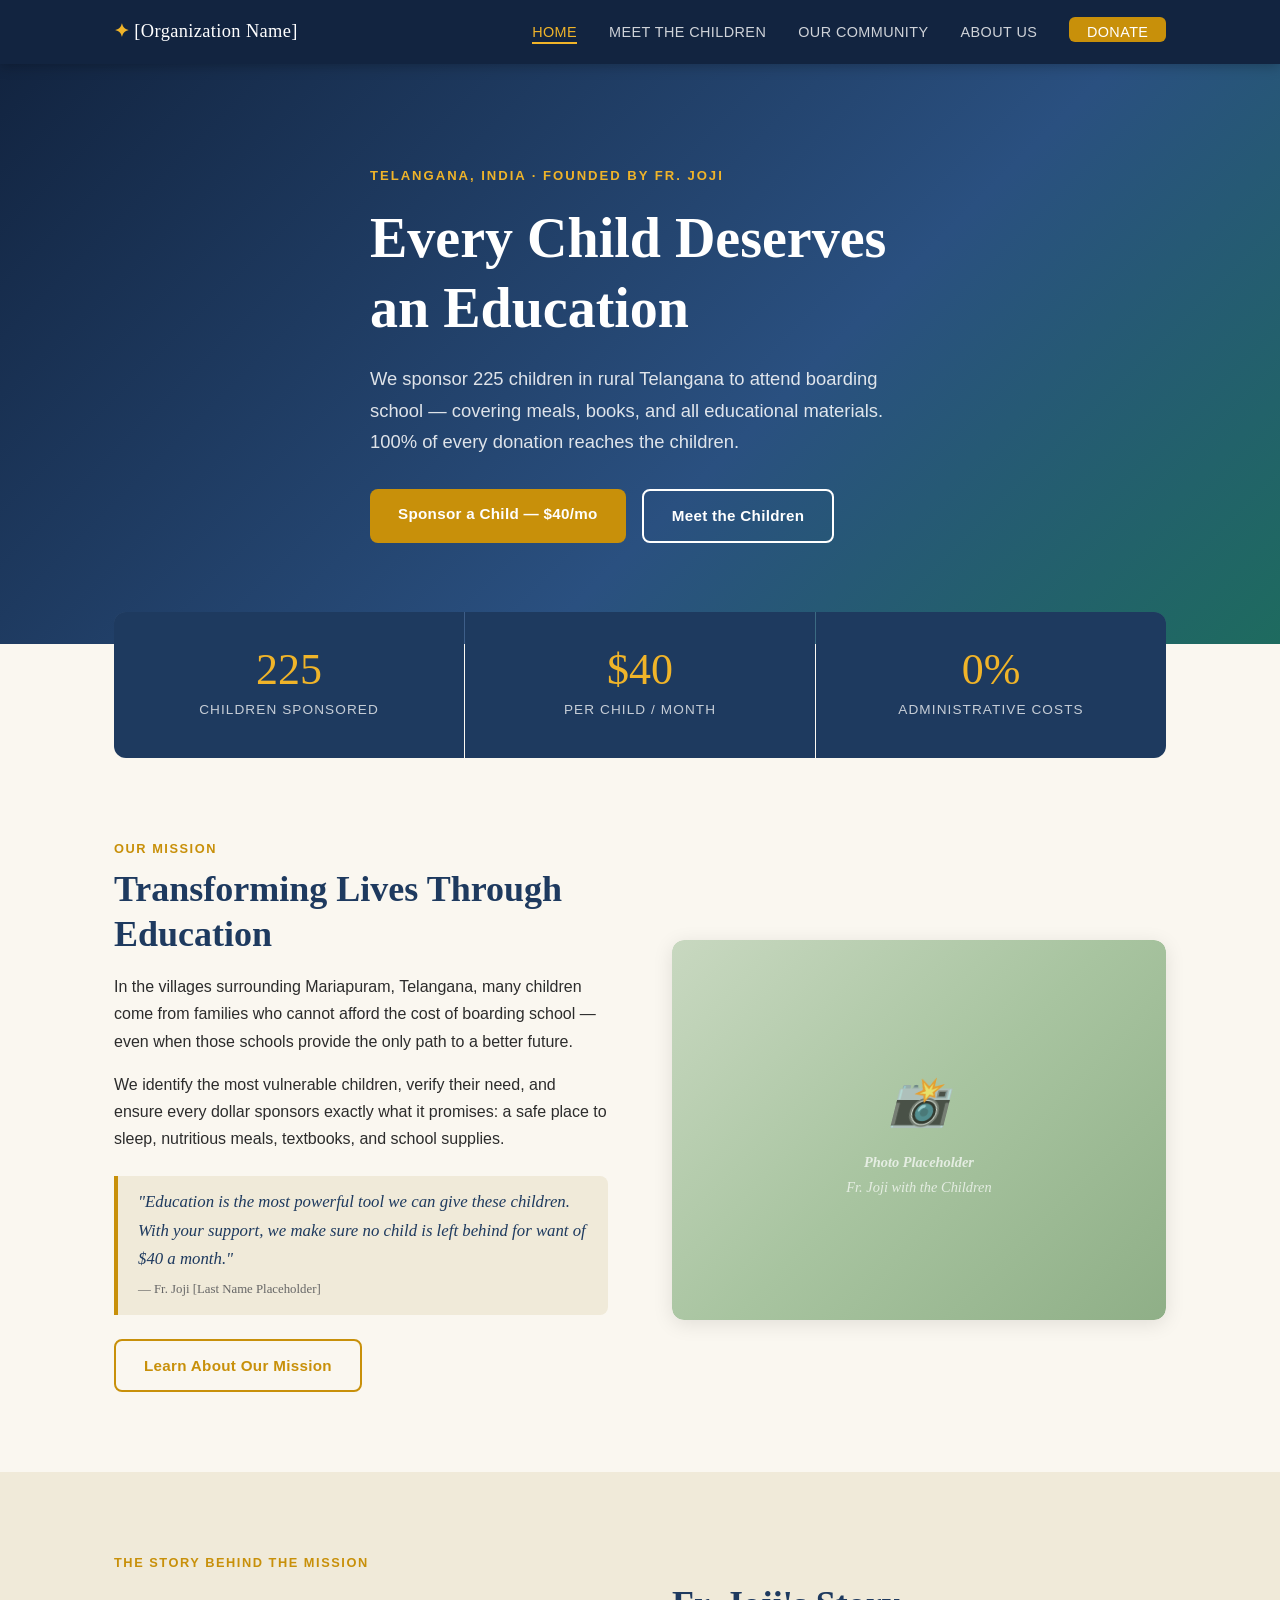
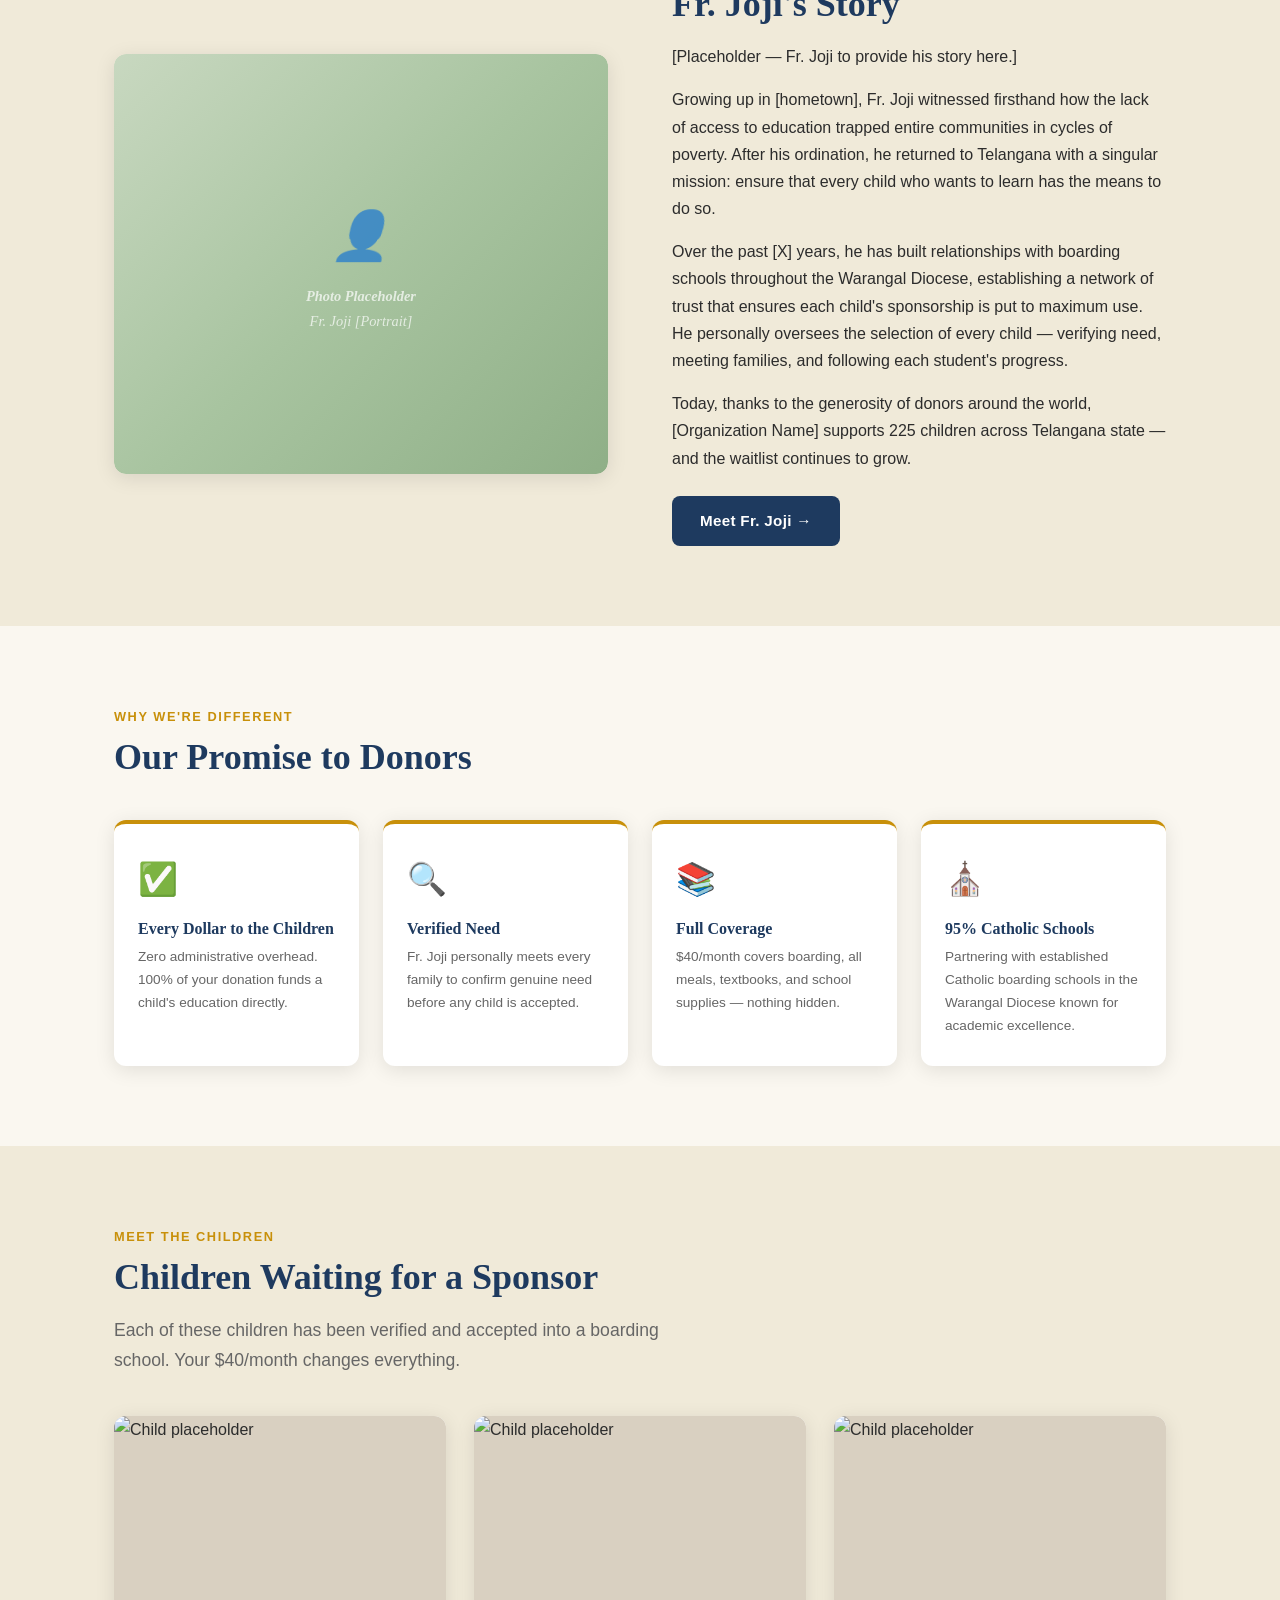
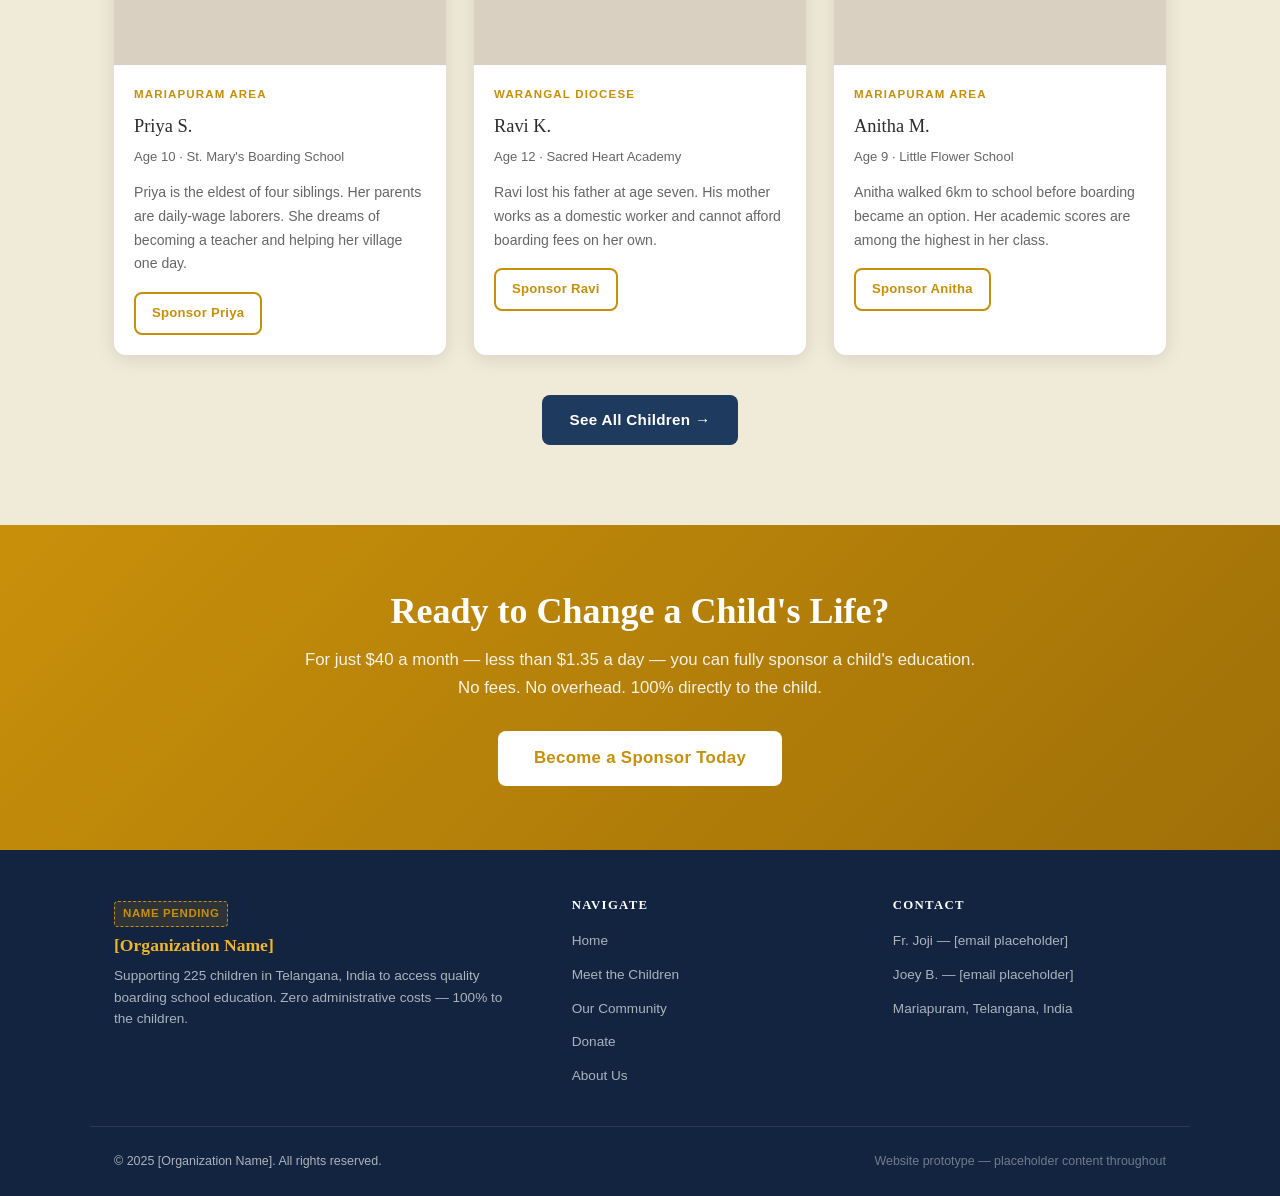
==== index.html @ e916c839 "Initial commit: Fr. Joji charity website prototype" ====
<!DOCTYPE html>
<html lang="en">
<head>
  <meta charset="UTF-8">
  <meta name="viewport" content="width=device-width, initial-scale=1.0">
  <title>[Organization Name] — Giving Every Child a Future</title>
  <link rel="stylesheet" href="css/styles.css">
</head>
<body>

<!-- ══════════════════════════════════════════
     NAVIGATION
══════════════════════════════════════════ -->
<nav>
  <div class="nav-inner">
    <a href="index.html" class="nav-logo">
      ✦ <span>[Organization Name]</span>
    </a>
    <button class="nav-toggle" id="navToggle" aria-label="Toggle menu" aria-expanded="false">
      <span></span><span></span><span></span>
    </button>
    <ul class="nav-links" id="navLinks">
      <li><a href="index.html" class="active">Home</a></li>
      <li><a href="children.html">Meet the Children</a></li>
      <li><a href="community.html">Our Community</a></li>
      <li><a href="about.html">About Us</a></li>
      <li><a href="donate.html" class="nav-donate-btn">Donate</a></li>
    </ul>
  </div>
</nav>

<!-- ══════════════════════════════════════════
     HERO
══════════════════════════════════════════ -->
<section class="hero">
  <div class="hero-bg-overlay"></div>
  <div class="container">
    <div class="hero-content">
      <div class="hero-eyebrow">Telangana, India · Founded by Fr. Joji</div>
      <h1>Every Child Deserves<br>an Education</h1>
      <p>We sponsor 225 children in rural Telangana to attend boarding school — covering meals, books, and all educational materials. 100% of every donation reaches the children.</p>
      <div class="hero-btns">
        <a href="donate.html" class="btn btn-primary">Sponsor a Child — $40/mo</a>
        <a href="children.html" class="btn btn-secondary">Meet the Children</a>
      </div>
    </div>
  </div>
</section>

<!-- ══════════════════════════════════════════
     STATS STRIP
══════════════════════════════════════════ -->
<div class="container" style="margin-top: -2rem; position: relative; z-index: 3;">
  <div class="stats-strip">
    <div class="stat-box">
      <div class="stat-num">225</div>
      <div class="stat-label">Children Sponsored</div>
    </div>
    <div class="stat-box">
      <div class="stat-num">$40</div>
      <div class="stat-label">Per Child / Month</div>
    </div>
    <div class="stat-box">
      <div class="stat-num">0%</div>
      <div class="stat-label">Administrative Costs</div>
    </div>
  </div>
</div>

<!-- ══════════════════════════════════════════
     MISSION
══════════════════════════════════════════ -->
<section class="section">
  <div class="container">
    <p class="section-label">Our Mission</p>
    <div class="two-col">
      <div>
        <h2 class="section-title">Transforming Lives Through Education</h2>
        <p>In the villages surrounding Mariapuram, Telangana, many children come from families who cannot afford the cost of boarding school — even when those schools provide the only path to a better future.</p>
        <p>We identify the most vulnerable children, verify their need, and ensure every dollar sponsors exactly what it promises: a safe place to sleep, nutritious meals, textbooks, and school supplies.</p>
        <blockquote class="pullquote">
          "Education is the most powerful tool we can give these children. With your support, we make sure no child is left behind for want of $40 a month."
          <br><cite style="font-size:0.8rem; color: var(--text-light); font-style:normal;">— Fr. Joji [Last Name Placeholder]</cite>
        </blockquote>
        <a href="community.html" class="btn btn-outline">Learn About Our Mission</a>
      </div>
      <div class="story-img">
        <div class="photo-placeholder" style="min-height: 380px;">
          <div>
            <div style="font-size: 3rem; margin-bottom: 0.5rem;">📸</div>
            <div><strong>Photo Placeholder</strong></div>
            <div>Fr. Joji with the Children</div>
          </div>
        </div>
      </div>
    </div>
  </div>
</section>

<!-- ══════════════════════════════════════════
     FR. JOJI'S STORY
══════════════════════════════════════════ -->
<section class="section section-alt" id="story">
  <div class="container">
    <p class="section-label">The Story Behind the Mission</p>
    <div class="two-col reverse">
      <div>
        <h2 class="section-title">Fr. Joji's Story</h2>
        <p>[Placeholder — Fr. Joji to provide his story here.]</p>
        <p>Growing up in [hometown], Fr. Joji witnessed firsthand how the lack of access to education trapped entire communities in cycles of poverty. After his ordination, he returned to Telangana with a singular mission: ensure that every child who wants to learn has the means to do so.</p>
        <p>Over the past [X] years, he has built relationships with boarding schools throughout the Warangal Diocese, establishing a network of trust that ensures each child's sponsorship is put to maximum use. He personally oversees the selection of every child — verifying need, meeting families, and following each student's progress.</p>
        <p>Today, thanks to the generosity of donors around the world, [Organization Name] supports 225 children across Telangana state — and the waitlist continues to grow.</p>
        <a href="about.html" class="btn btn-navy" style="margin-top: 0.5rem;">Meet Fr. Joji →</a>
      </div>
      <div class="story-img">
        <div class="photo-placeholder" style="min-height: 420px;">
          <div>
            <div style="font-size: 3rem; margin-bottom: 0.5rem;">👤</div>
            <div><strong>Photo Placeholder</strong></div>
            <div>Fr. Joji [Portrait]</div>
          </div>
        </div>
      </div>
    </div>
  </div>
</section>

<!-- ══════════════════════════════════════════
     MISSION PILLARS
══════════════════════════════════════════ -->
<section class="section">
  <div class="container">
    <p class="section-label">Why We're Different</p>
    <h2 class="section-title">Our Promise to Donors</h2>
    <div class="mission-cards">
      <div class="mission-card">
        <div class="mission-icon">✅</div>
        <h3>Every Dollar to the Children</h3>
        <p>Zero administrative overhead. 100% of your donation funds a child's education directly.</p>
      </div>
      <div class="mission-card">
        <div class="mission-icon">🔍</div>
        <h3>Verified Need</h3>
        <p>Fr. Joji personally meets every family to confirm genuine need before any child is accepted.</p>
      </div>
      <div class="mission-card">
        <div class="mission-icon">📚</div>
        <h3>Full Coverage</h3>
        <p>$40/month covers boarding, all meals, textbooks, and school supplies — nothing hidden.</p>
      </div>
      <div class="mission-card">
        <div class="mission-icon">⛪</div>
        <h3>95% Catholic Schools</h3>
        <p>Partnering with established Catholic boarding schools in the Warangal Diocese known for academic excellence.</p>
      </div>
    </div>
  </div>
</section>

<!-- ══════════════════════════════════════════
     CHILDREN PREVIEW
══════════════════════════════════════════ -->
<section class="section section-alt">
  <div class="container">
    <p class="section-label">Meet the Children</p>
    <h2 class="section-title">Children Waiting for a Sponsor</h2>
    <p class="section-subtitle">Each of these children has been verified and accepted into a boarding school. Your $40/month changes everything.</p>
    <div class="card-grid" style="margin-bottom: 2.5rem;">

      <div class="card">
        <img class="card-img" src="https://placehold.co/400x300/C8D8C0/2D6A4F?text=Child+Photo" alt="Child placeholder">
        <div class="card-body">
          <div class="card-tag">Mariapuram Area</div>
          <div class="card-name">Priya S.</div>
          <div class="card-meta">Age 10 · St. Mary's Boarding School</div>
          <p class="card-bio">Priya is the eldest of four siblings. Her parents are daily-wage laborers. She dreams of becoming a teacher and helping her village one day.</p>
          <a href="donate.html" class="btn btn-outline" style="font-size:0.82rem; padding: 0.5rem 1rem;">Sponsor Priya</a>
        </div>
      </div>

      <div class="card">
        <img class="card-img" src="https://placehold.co/400x300/C8D0D8/1E3A5F?text=Child+Photo" alt="Child placeholder">
        <div class="card-body">
          <div class="card-tag">Warangal Diocese</div>
          <div class="card-name">Ravi K.</div>
          <div class="card-meta">Age 12 · Sacred Heart Academy</div>
          <p class="card-bio">Ravi lost his father at age seven. His mother works as a domestic worker and cannot afford boarding fees on her own.</p>
          <a href="donate.html" class="btn btn-outline" style="font-size:0.82rem; padding: 0.5rem 1rem;">Sponsor Ravi</a>
        </div>
      </div>

      <div class="card">
        <img class="card-img" src="https://placehold.co/400x300/D8C8C0/5F3A1E?text=Child+Photo" alt="Child placeholder">
        <div class="card-body">
          <div class="card-tag">Mariapuram Area</div>
          <div class="card-name">Anitha M.</div>
          <div class="card-meta">Age 9 · Little Flower School</div>
          <p class="card-bio">Anitha walked 6km to school before boarding became an option. Her academic scores are among the highest in her class.</p>
          <a href="donate.html" class="btn btn-outline" style="font-size:0.82rem; padding: 0.5rem 1rem;">Sponsor Anitha</a>
        </div>
      </div>

    </div>
    <div style="text-align:center;">
      <a href="children.html" class="btn btn-navy">See All Children →</a>
    </div>
  </div>
</section>

<!-- ══════════════════════════════════════════
     CTA BANNER
══════════════════════════════════════════ -->
<section class="cta-banner">
  <div class="container">
    <h2>Ready to Change a Child's Life?</h2>
    <p>For just $40 a month — less than $1.35 a day — you can fully sponsor a child's education.<br>No fees. No overhead. 100% directly to the child.</p>
    <a href="donate.html" class="btn" style="background:var(--white); color:var(--gold); font-weight:700; font-size:1.05rem; padding: 0.85rem 2.25rem;">Become a Sponsor Today</a>
  </div>
</section>

<!-- ══════════════════════════════════════════
     FOOTER
══════════════════════════════════════════ -->
<footer>
  <div class="footer-inner">
    <div class="footer-brand">
      <div class="placeholder-notice">Name Pending</div>
      <h3>[Organization Name]</h3>
      <p>Supporting 225 children in Telangana, India to access quality boarding school education. Zero administrative costs — 100% to the children.</p>
    </div>
    <div class="footer-col">
      <h4>Navigate</h4>
      <ul>
        <li><a href="index.html">Home</a></li>
        <li><a href="children.html">Meet the Children</a></li>
        <li><a href="community.html">Our Community</a></li>
        <li><a href="donate.html">Donate</a></li>
        <li><a href="about.html">About Us</a></li>
      </ul>
    </div>
    <div class="footer-col">
      <h4>Contact</h4>
      <ul>
        <li><a href="#">Fr. Joji — [email placeholder]</a></li>
        <li><a href="#">Joey B. — [email placeholder]</a></li>
        <li><a href="#">Mariapuram, Telangana, India</a></li>
      </ul>
    </div>
  </div>
  <div class="footer-bottom">
    <span>© 2025 [Organization Name]. All rights reserved.</span>
    <span style="color: rgba(255,255,255,0.4);">Website prototype — placeholder content throughout</span>
  </div>
</footer>

<script src="js/main.js"></script>
</body>
</html>
---- css/styles.css ----
/* ============================================
   Fr. Joji Charity — Shared Styles
   ============================================ */

:root {
  --gold:   #C8900A;
  --gold-light: #F0B429;
  --navy:   #1E3A5F;
  --navy-dark: #122440;
  --green:  #2D6A4F;
  --cream:  #FAF7F0;
  --cream-dark: #F0EAD9;
  --text:   #2C2C2C;
  --text-light: #666;
  --white:  #FFFFFF;
  --shadow: 0 4px 20px rgba(0,0,0,0.10);
  --radius: 12px;
  --font-serif: Georgia, 'Times New Roman', serif;
  --font-sans: -apple-system, BlinkMacSystemFont, 'Segoe UI', Roboto, sans-serif;
}

/* Reset */
*, *::before, *::after { box-sizing: border-box; margin: 0; padding: 0; }
html { scroll-behavior: smooth; }
body {
  font-family: var(--font-sans);
  background: var(--cream);
  color: var(--text);
  line-height: 1.7;
}
img { max-width: 100%; display: block; }
a { color: inherit; text-decoration: none; }
button { cursor: pointer; }

/* ── Typography ── */
h1, h2, h3, h4 {
  font-family: var(--font-serif);
  line-height: 1.25;
  color: var(--navy);
}
h1 { font-size: clamp(2rem, 5vw, 3.5rem); }
h2 { font-size: clamp(1.5rem, 3vw, 2.25rem); }
h3 { font-size: 1.25rem; }
p  { margin-bottom: 1rem; }

/* ── Navigation ── */
nav {
  position: sticky;
  top: 0;
  z-index: 100;
  background: var(--navy-dark);
  box-shadow: 0 2px 12px rgba(0,0,0,0.25);
}
.nav-inner {
  max-width: 1100px;
  margin: 0 auto;
  padding: 0 1.5rem;
  display: flex;
  align-items: center;
  justify-content: space-between;
  height: 64px;
}
.nav-logo {
  font-family: var(--font-serif);
  font-size: 1.15rem;
  color: var(--gold-light);
  font-weight: bold;
  letter-spacing: 0.02em;
}
.nav-logo span { color: var(--white); font-weight: normal; }
.nav-links {
  display: flex;
  gap: 2rem;
  list-style: none;
}
.nav-links a {
  color: rgba(255,255,255,0.8);
  font-size: 0.9rem;
  font-weight: 500;
  letter-spacing: 0.03em;
  text-transform: uppercase;
  transition: color 0.2s;
  padding-bottom: 2px;
  border-bottom: 2px solid transparent;
}
.nav-links a:hover,
.nav-links a.active {
  color: var(--gold-light);
  border-bottom-color: var(--gold-light);
}
.nav-donate-btn {
  background: var(--gold);
  color: var(--white) !important;
  padding: 0.45rem 1.1rem;
  border-radius: 6px;
  border-bottom: none !important;
  transition: background 0.2s !important;
}
.nav-donate-btn:hover { background: var(--gold-light) !important; color: var(--navy) !important; }

/* Hamburger */
.nav-toggle {
  display: none;
  flex-direction: column;
  gap: 5px;
  background: none;
  border: none;
  padding: 6px;
}
.nav-toggle span {
  display: block;
  width: 24px;
  height: 2px;
  background: var(--white);
  border-radius: 2px;
  transition: transform 0.25s, opacity 0.25s;
}
.nav-toggle.open span:nth-child(1) { transform: rotate(45deg) translate(5px, 5px); }
.nav-toggle.open span:nth-child(2) { opacity: 0; }
.nav-toggle.open span:nth-child(3) { transform: rotate(-45deg) translate(5px, -5px); }

/* ── Layout containers ── */
.container {
  max-width: 1100px;
  margin: 0 auto;
  padding: 0 1.5rem;
}
.section {
  padding: 5rem 0;
}
.section-alt {
  background: var(--cream-dark);
}
.section-dark {
  background: var(--navy);
  color: var(--white);
}
.section-dark h2, .section-dark h3 { color: var(--white); }

.section-label {
  font-size: 0.8rem;
  font-weight: 700;
  letter-spacing: 0.12em;
  text-transform: uppercase;
  color: var(--gold);
  margin-bottom: 0.5rem;
}
.section-title {
  margin-bottom: 1rem;
}
.section-subtitle {
  font-size: 1.1rem;
  color: var(--text-light);
  max-width: 600px;
  margin-bottom: 2.5rem;
}
.section-dark .section-subtitle { color: rgba(255,255,255,0.7); }

/* ── Buttons ── */
.btn {
  display: inline-block;
  padding: 0.75rem 1.75rem;
  border-radius: 8px;
  font-weight: 600;
  font-size: 0.95rem;
  letter-spacing: 0.02em;
  transition: all 0.2s;
  border: none;
}
.btn-primary {
  background: var(--gold);
  color: var(--white);
}
.btn-primary:hover { background: var(--gold-light); color: var(--navy); transform: translateY(-1px); box-shadow: 0 4px 12px rgba(200,144,10,0.35); }
.btn-secondary {
  background: transparent;
  color: var(--white);
  border: 2px solid var(--white);
}
.btn-secondary:hover { background: var(--white); color: var(--navy); }
.btn-outline {
  background: transparent;
  color: var(--gold);
  border: 2px solid var(--gold);
}
.btn-outline:hover { background: var(--gold); color: var(--white); }
.btn-navy {
  background: var(--navy);
  color: var(--white);
}
.btn-navy:hover { background: var(--navy-dark); }

/* ── Stat boxes ── */
.stats-strip {
  display: grid;
  grid-template-columns: repeat(3, 1fr);
  gap: 1px;
  background: rgba(255,255,255,0.1);
  border-radius: var(--radius);
  overflow: hidden;
}
.stat-box {
  background: var(--navy);
  padding: 2.25rem 1.5rem;
  text-align: center;
}
.stat-num {
  font-family: var(--font-serif);
  font-size: 2.75rem;
  color: var(--gold-light);
  line-height: 1;
  margin-bottom: 0.4rem;
}
.stat-label {
  font-size: 0.85rem;
  color: rgba(255,255,255,0.75);
  text-transform: uppercase;
  letter-spacing: 0.08em;
}

/* ── Cards ── */
.card-grid {
  display: grid;
  grid-template-columns: repeat(3, 1fr);
  gap: 1.75rem;
}
.card {
  background: var(--white);
  border-radius: var(--radius);
  overflow: hidden;
  box-shadow: var(--shadow);
  transition: transform 0.2s, box-shadow 0.2s;
}
.card:hover { transform: translateY(-4px); box-shadow: 0 8px 32px rgba(0,0,0,0.14); }
.card-img {
  width: 100%;
  aspect-ratio: 4/3;
  object-fit: cover;
  background: #D9D0C1;
}
.card-body { padding: 1.25rem; }
.card-tag {
  font-size: 0.72rem;
  font-weight: 700;
  letter-spacing: 0.1em;
  text-transform: uppercase;
  color: var(--gold);
  margin-bottom: 0.4rem;
}
.card-name { font-family: var(--font-serif); font-size: 1.15rem; margin-bottom: 0.25rem; }
.card-meta { font-size: 0.82rem; color: var(--text-light); margin-bottom: 0.75rem; }
.card-bio { font-size: 0.88rem; color: var(--text-light); margin-bottom: 1rem; }

/* ── Two-column layout ── */
.two-col {
  display: grid;
  grid-template-columns: 1fr 1fr;
  gap: 4rem;
  align-items: center;
}
.two-col.reverse { direction: rtl; }
.two-col.reverse > * { direction: ltr; }

/* ── Mission cards ── */
.mission-cards {
  display: grid;
  grid-template-columns: repeat(auto-fit, minmax(200px, 1fr));
  gap: 1.5rem;
  margin-top: 2.5rem;
}
.mission-card {
  background: var(--white);
  border-radius: var(--radius);
  padding: 1.75rem 1.5rem;
  box-shadow: var(--shadow);
  border-top: 4px solid var(--gold);
}
.mission-icon {
  font-size: 2rem;
  margin-bottom: 0.75rem;
}
.mission-card h3 { font-size: 1rem; margin-bottom: 0.4rem; color: var(--navy); }
.mission-card p  { font-size: 0.85rem; color: var(--text-light); margin: 0; }

/* ── Photo placeholder ── */
.photo-placeholder {
  background: linear-gradient(135deg, #C8D8C0 0%, #A8C4A0 50%, #8FAF87 100%);
  border-radius: var(--radius);
  display: flex;
  align-items: center;
  justify-content: center;
  color: rgba(255,255,255,0.7);
  font-family: var(--font-serif);
  font-style: italic;
  font-size: 0.9rem;
  text-align: center;
  padding: 2rem;
}

/* ── Hero ── */
.hero {
  position: relative;
  min-height: 580px;
  display: flex;
  align-items: center;
  background: linear-gradient(135deg, var(--navy-dark) 0%, #2A5080 60%, #1E6B5F 100%);
  overflow: hidden;
}
.hero-bg-overlay {
  position: absolute; inset: 0;
  background: url('https://placehold.co/1400x600/1E3A5F/1E3A5F') center/cover no-repeat;
  opacity: 0.15;
}
.hero-content {
  position: relative;
  z-index: 2;
  max-width: 680px;
}
.hero-eyebrow {
  font-size: 0.82rem;
  font-weight: 700;
  letter-spacing: 0.15em;
  text-transform: uppercase;
  color: var(--gold-light);
  margin-bottom: 1rem;
}
.hero h1 { color: var(--white); margin-bottom: 1.25rem; }
.hero p { color: rgba(255,255,255,0.85); font-size: 1.15rem; margin-bottom: 2rem; max-width: 540px; }
.hero-btns { display: flex; gap: 1rem; flex-wrap: wrap; }

/* ── Story section ── */
.story-img {
  border-radius: var(--radius);
  overflow: hidden;
  box-shadow: var(--shadow);
}
.pullquote {
  border-left: 4px solid var(--gold);
  padding: 0.75rem 1.25rem;
  margin: 1.5rem 0;
  background: var(--cream-dark);
  border-radius: 0 8px 8px 0;
  font-family: var(--font-serif);
  font-style: italic;
  font-size: 1.05rem;
  color: var(--navy);
}

/* ── CTA Banner ── */
.cta-banner {
  background: linear-gradient(135deg, var(--gold) 0%, #A07008 100%);
  padding: 4rem 0;
  text-align: center;
}
.cta-banner h2 { color: var(--white); margin-bottom: 0.75rem; }
.cta-banner p  { color: rgba(255,255,255,0.9); margin-bottom: 1.75rem; font-size: 1.05rem; }

/* ── Community map ── */
.map-container {
  background: var(--white);
  border-radius: var(--radius);
  box-shadow: var(--shadow);
  padding: 2rem;
  text-align: center;
}
.map-legend {
  display: flex;
  justify-content: center;
  gap: 2rem;
  margin-top: 1.25rem;
  flex-wrap: wrap;
}
.legend-item {
  display: flex;
  align-items: center;
  gap: 0.5rem;
  font-size: 0.85rem;
  color: var(--text-light);
}
.legend-dot {
  width: 16px; height: 16px;
  border-radius: 50%;
  flex-shrink: 0;
}

/* ── Donation form ── */
.donate-layout {
  display: grid;
  grid-template-columns: 1fr 380px;
  gap: 3rem;
  align-items: start;
}
.donate-card {
  background: var(--white);
  border-radius: var(--radius);
  box-shadow: var(--shadow);
  padding: 2.5rem;
}
.amount-grid {
  display: grid;
  grid-template-columns: repeat(4, 1fr);
  gap: 0.75rem;
  margin-bottom: 1.5rem;
}
.amount-btn {
  border: 2px solid var(--cream-dark);
  background: var(--white);
  border-radius: 8px;
  padding: 0.75rem 0.5rem;
  text-align: center;
  cursor: pointer;
  transition: all 0.15s;
  font-family: var(--font-serif);
}
.amount-btn strong { display: block; font-size: 1.2rem; color: var(--navy); }
.amount-btn small  { font-size: 0.72rem; color: var(--text-light); }
.amount-btn.selected, .amount-btn:hover {
  border-color: var(--gold);
  background: #FFF8EC;
}
.amount-btn.selected strong { color: var(--gold); }

.toggle-row {
  display: flex;
  background: var(--cream-dark);
  border-radius: 8px;
  padding: 4px;
  margin-bottom: 1.5rem;
}
.toggle-btn {
  flex: 1;
  border: none;
  background: transparent;
  border-radius: 6px;
  padding: 0.55rem;
  font-size: 0.88rem;
  font-weight: 600;
  color: var(--text-light);
  transition: all 0.15s;
}
.toggle-btn.active { background: var(--white); color: var(--navy); box-shadow: 0 1px 4px rgba(0,0,0,0.12); }

.form-group { margin-bottom: 1.25rem; }
.form-label { display: block; font-size: 0.82rem; font-weight: 600; color: var(--navy); margin-bottom: 0.4rem; }
.form-input {
  width: 100%;
  border: 1.5px solid var(--cream-dark);
  border-radius: 8px;
  padding: 0.65rem 1rem;
  font-size: 0.95rem;
  font-family: var(--font-sans);
  background: var(--white);
  transition: border-color 0.15s;
  outline: none;
}
.form-input:focus { border-color: var(--gold); }
.card-row { display: grid; grid-template-columns: 1fr 1fr; gap: 1rem; }
.stripe-notice {
  display: flex;
  align-items: center;
  gap: 0.5rem;
  font-size: 0.78rem;
  color: var(--text-light);
  margin-top: 0.75rem;
}
.stripe-badge {
  background: #635BFF;
  color: white;
  font-size: 0.7rem;
  font-weight: 700;
  padding: 2px 6px;
  border-radius: 4px;
  letter-spacing: 0.05em;
}
.trust-list {
  list-style: none;
  margin: 1.5rem 0;
}
.trust-list li {
  display: flex;
  align-items: flex-start;
  gap: 0.6rem;
  padding: 0.5rem 0;
  border-bottom: 1px solid var(--cream-dark);
  font-size: 0.9rem;
}
.trust-list li:last-child { border-bottom: none; }
.trust-check { color: var(--green); font-size: 1rem; margin-top: 2px; flex-shrink: 0; }

/* ── Team cards ── */
.team-grid {
  display: grid;
  grid-template-columns: repeat(2, 1fr);
  gap: 2.5rem;
  max-width: 820px;
  margin: 0 auto;
}
.team-card {
  background: var(--white);
  border-radius: var(--radius);
  box-shadow: var(--shadow);
  overflow: hidden;
  text-align: center;
}
.team-photo {
  width: 100%;
  aspect-ratio: 1;
  object-fit: cover;
  max-height: 260px;
}
.team-body { padding: 1.75rem; }
.team-name { font-family: var(--font-serif); font-size: 1.35rem; margin-bottom: 0.25rem; }
.team-role { font-size: 0.82rem; font-weight: 700; text-transform: uppercase; letter-spacing: 0.1em; color: var(--gold); margin-bottom: 0.75rem; }
.team-bio { font-size: 0.88rem; color: var(--text-light); margin-bottom: 1.25rem; }
.team-contact a {
  display: inline-flex; align-items: center; gap: 0.4rem;
  font-size: 0.85rem; color: var(--navy); margin: 0 0.5rem;
}
.team-contact a:hover { color: var(--gold); }

/* ── Contact form ── */
.contact-form-wrap {
  background: var(--white);
  border-radius: var(--radius);
  box-shadow: var(--shadow);
  padding: 2.5rem;
  max-width: 600px;
  margin: 0 auto;
}
textarea.form-input { resize: vertical; min-height: 120px; }

/* ── Footer ── */
footer {
  background: var(--navy-dark);
  color: rgba(255,255,255,0.65);
  padding: 3rem 0 1.5rem;
}
.footer-inner {
  max-width: 1100px;
  margin: 0 auto;
  padding: 0 1.5rem;
  display: grid;
  grid-template-columns: 1.5fr 1fr 1fr;
  gap: 3rem;
  padding-bottom: 2rem;
  border-bottom: 1px solid rgba(255,255,255,0.1);
  margin-bottom: 1.5rem;
}
.footer-brand h3 {
  font-family: var(--font-serif);
  color: var(--gold-light);
  font-size: 1.1rem;
  margin-bottom: 0.5rem;
}
.footer-brand p { font-size: 0.85rem; line-height: 1.6; }
.footer-col h4 {
  color: var(--white);
  font-size: 0.8rem;
  text-transform: uppercase;
  letter-spacing: 0.1em;
  margin-bottom: 0.75rem;
}
.footer-col ul { list-style: none; }
.footer-col ul li { margin-bottom: 0.4rem; }
.footer-col ul a { font-size: 0.85rem; transition: color 0.15s; }
.footer-col ul a:hover { color: var(--gold-light); }
.footer-bottom {
  max-width: 1100px;
  margin: 0 auto;
  padding: 0 1.5rem;
  font-size: 0.78rem;
  display: flex;
  justify-content: space-between;
  align-items: center;
}
.placeholder-notice {
  display: inline-block;
  background: rgba(200, 144, 10, 0.15);
  border: 1px dashed var(--gold);
  color: var(--gold);
  font-size: 0.72rem;
  font-weight: 600;
  padding: 2px 8px;
  border-radius: 4px;
  letter-spacing: 0.05em;
  text-transform: uppercase;
  margin-bottom: 0.5rem;
}

/* ── Responsive ── */
@media (max-width: 900px) {
  .card-grid { grid-template-columns: repeat(2, 1fr); }
  .two-col { grid-template-columns: 1fr; gap: 2rem; }
  .two-col.reverse { direction: ltr; }
  .stats-strip { grid-template-columns: 1fr; }
  .donate-layout { grid-template-columns: 1fr; }
  .footer-inner { grid-template-columns: 1fr; gap: 2rem; }
  .team-grid { grid-template-columns: 1fr; max-width: 400px; }
  .amount-grid { grid-template-columns: repeat(2, 1fr); }
}
@media (max-width: 640px) {
  .nav-links { display: none; flex-direction: column; gap: 0; position: absolute; top: 64px; left: 0; right: 0; background: var(--navy-dark); padding: 1rem 0; }
  .nav-links.open { display: flex; }
  .nav-links li { padding: 0; }
  .nav-links a { display: block; padding: 0.75rem 1.5rem; border-bottom: none !important; }
  .nav-toggle { display: flex; }
  .card-grid { grid-template-columns: 1fr; }
  .hero { min-height: 480px; }
  .section { padding: 3rem 0; }
  .footer-bottom { flex-direction: column; gap: 0.5rem; text-align: center; }
}
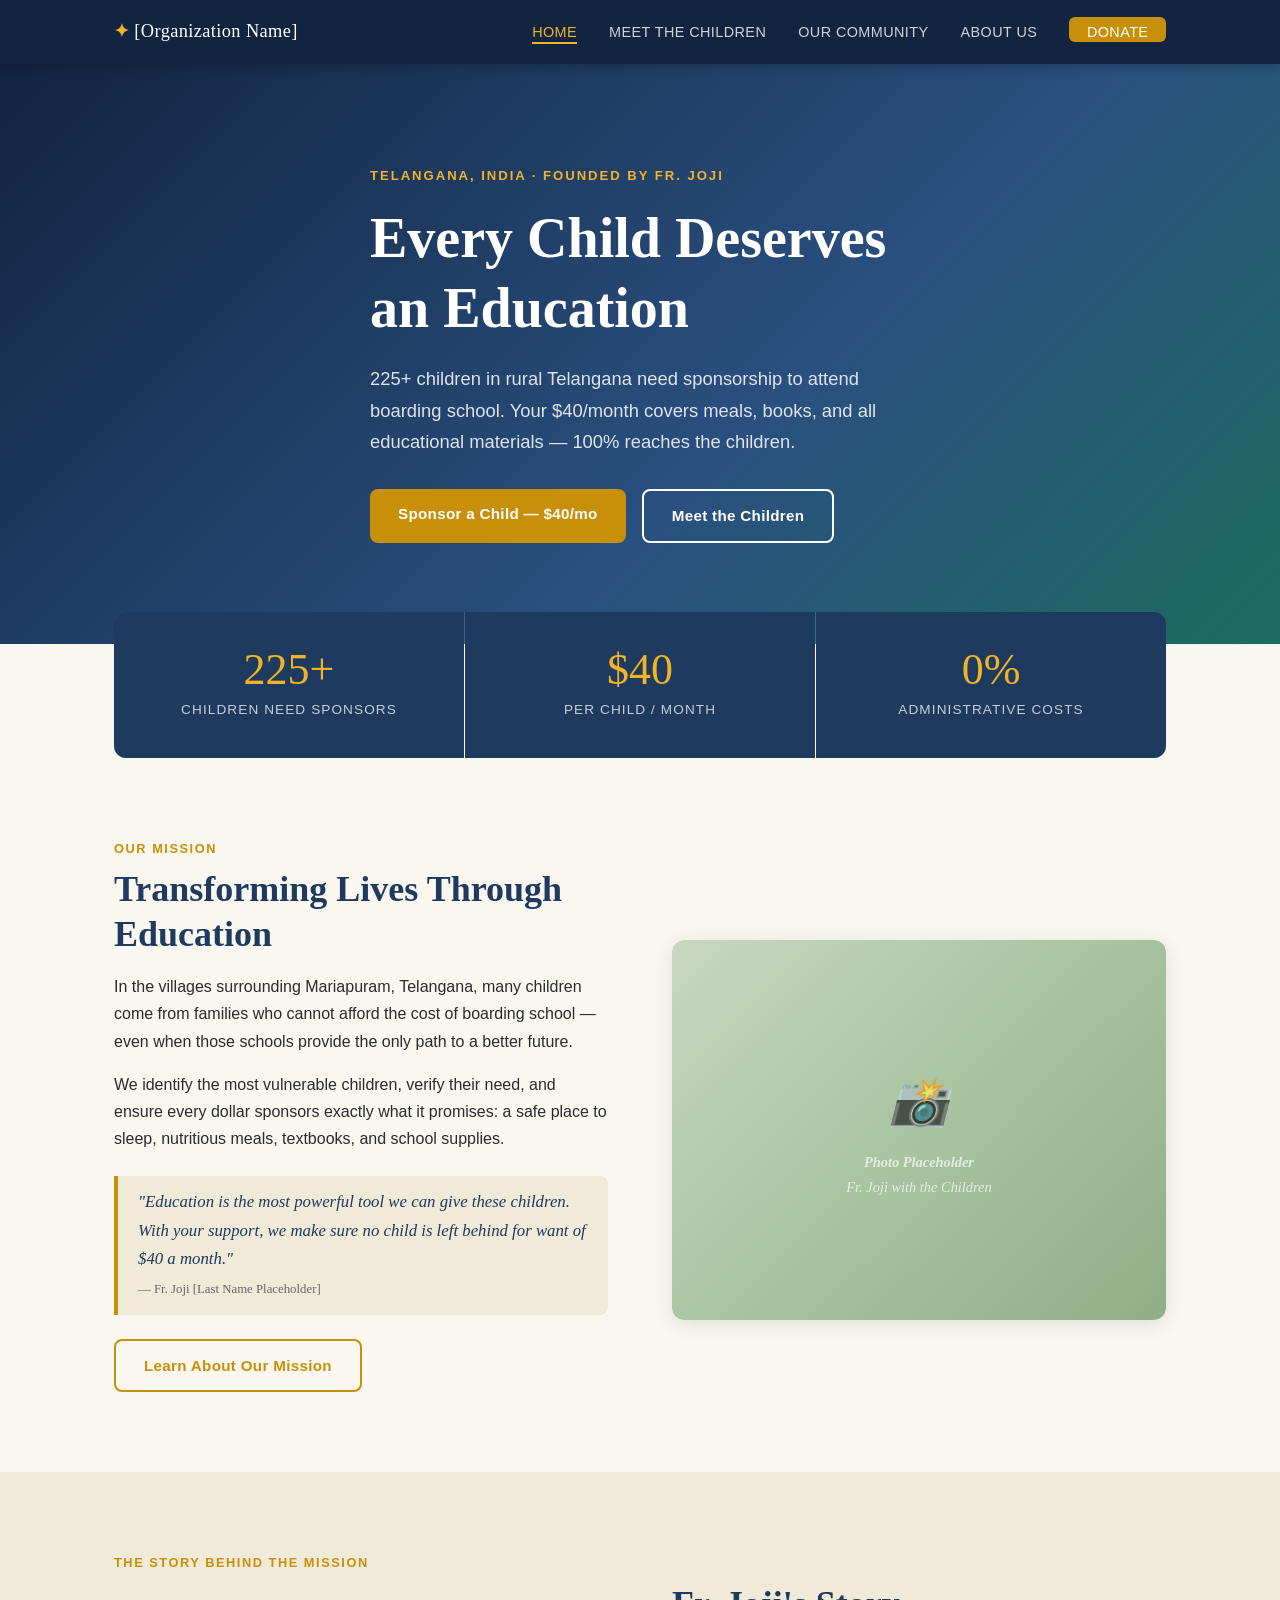
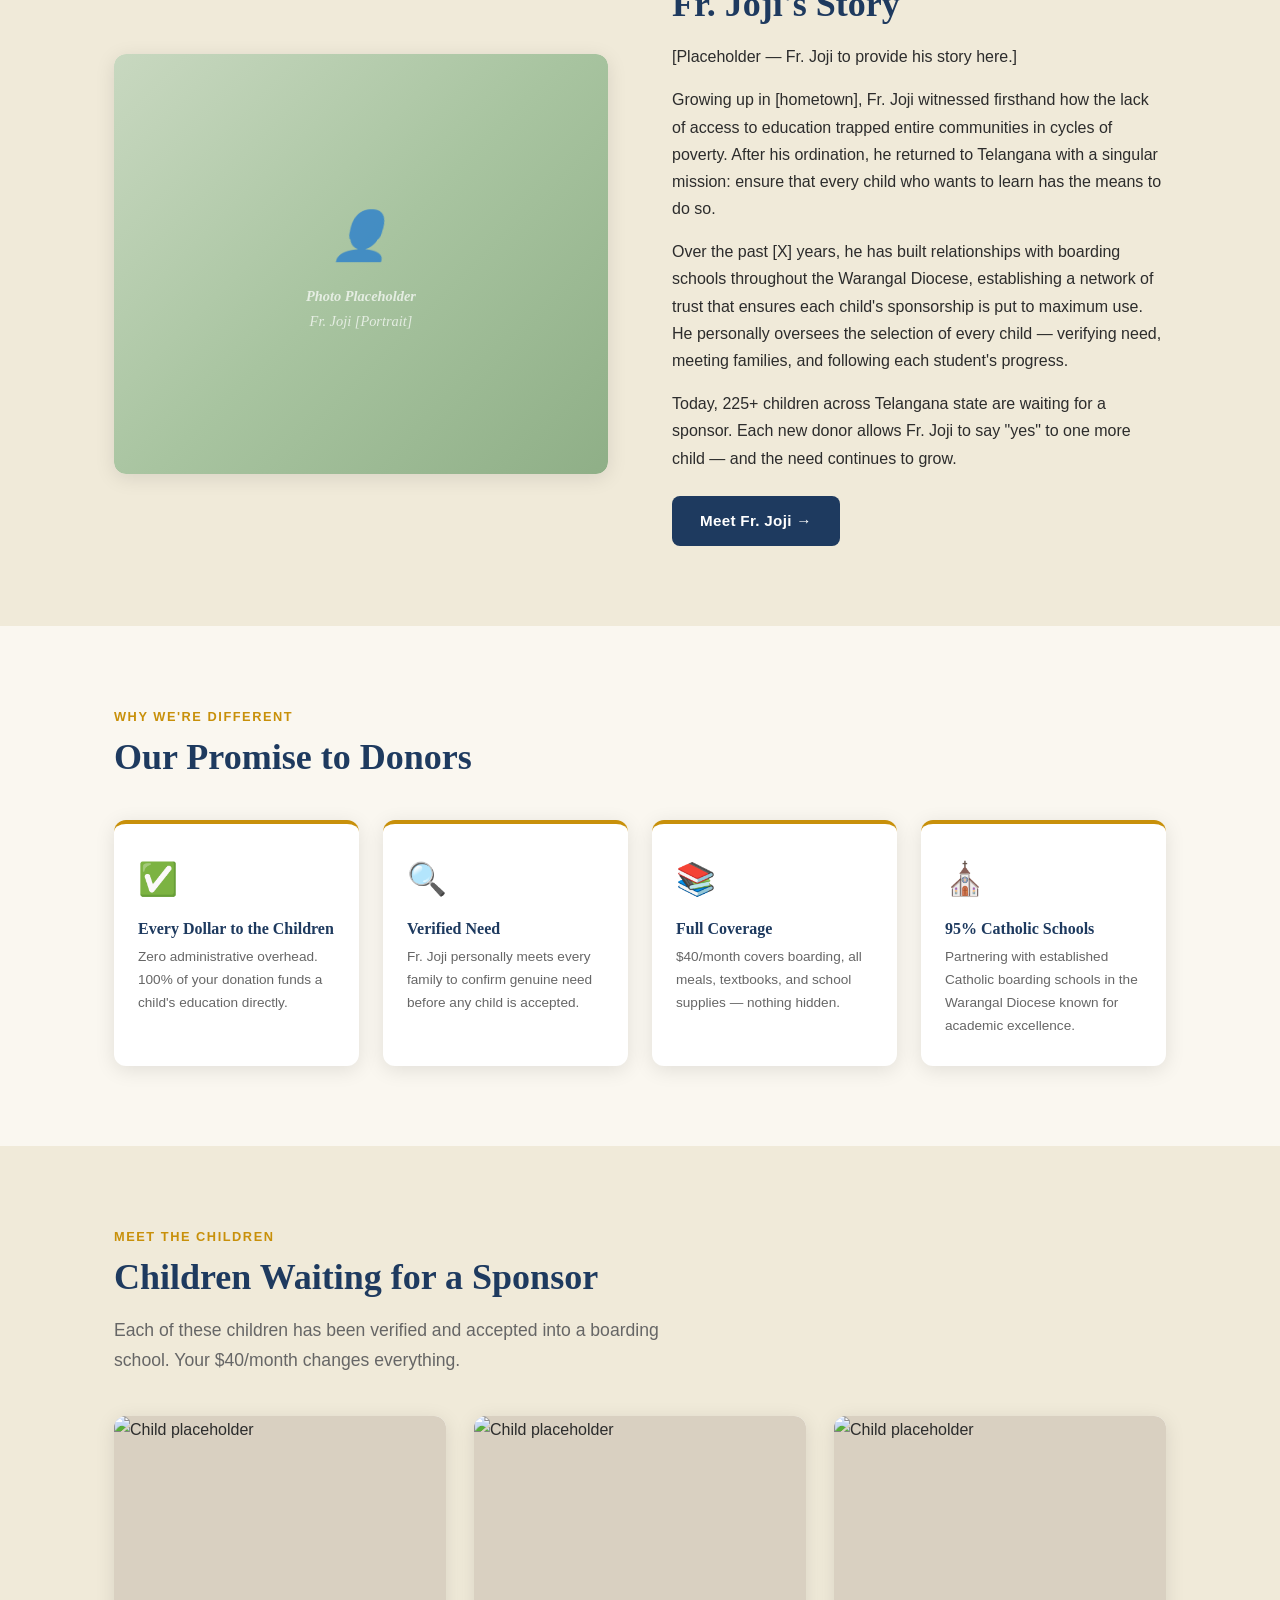
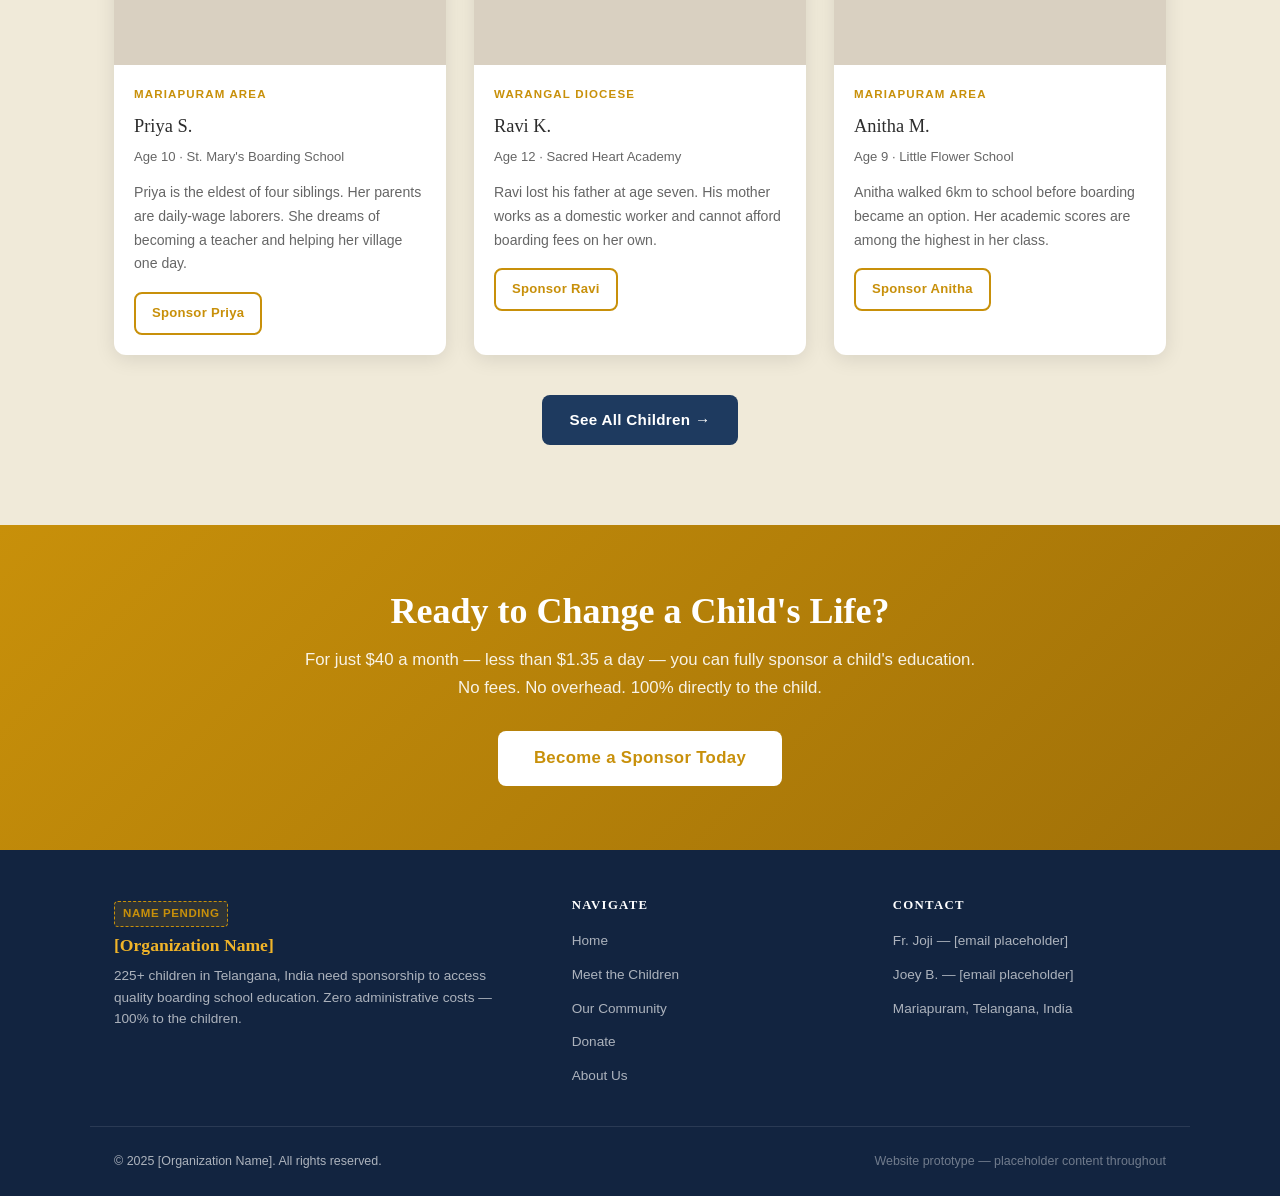
==== commit 877af659: "Reframe messaging to 225+ children needing sponsors; fix community page mobile layout" ====
--- a/index.html
+++ b/index.html
@@ -38,7 +38,7 @@
     <div class="hero-content">
       <div class="hero-eyebrow">Telangana, India · Founded by Fr. Joji</div>
       <h1>Every Child Deserves<br>an Education</h1>
-      <p>We sponsor 225 children in rural Telangana to attend boarding school — covering meals, books, and all educational materials. 100% of every donation reaches the children.</p>
+      <p>225+ children in rural Telangana need sponsorship to attend boarding school. Your $40/month covers meals, books, and all educational materials — 100% reaches the children.</p>
       <div class="hero-btns">
         <a href="donate.html" class="btn btn-primary">Sponsor a Child — $40/mo</a>
         <a href="children.html" class="btn btn-secondary">Meet the Children</a>
@@ -53,8 +53,8 @@
 <div class="container" style="margin-top: -2rem; position: relative; z-index: 3;">
   <div class="stats-strip">
     <div class="stat-box">
-      <div class="stat-num">225</div>
-      <div class="stat-label">Children Sponsored</div>
+      <div class="stat-num">225+</div>
+      <div class="stat-label">Children Need Sponsors</div>
     </div>
     <div class="stat-box">
       <div class="stat-num">$40</div>
@@ -109,7 +109,7 @@
         <p>[Placeholder — Fr. Joji to provide his story here.]</p>
         <p>Growing up in [hometown], Fr. Joji witnessed firsthand how the lack of access to education trapped entire communities in cycles of poverty. After his ordination, he returned to Telangana with a singular mission: ensure that every child who wants to learn has the means to do so.</p>
         <p>Over the past [X] years, he has built relationships with boarding schools throughout the Warangal Diocese, establishing a network of trust that ensures each child's sponsorship is put to maximum use. He personally oversees the selection of every child — verifying need, meeting families, and following each student's progress.</p>
-        <p>Today, thanks to the generosity of donors around the world, [Organization Name] supports 225 children across Telangana state — and the waitlist continues to grow.</p>
+        <p>Today, 225+ children across Telangana state are waiting for a sponsor. Each new donor allows Fr. Joji to say "yes" to one more child — and the need continues to grow.</p>
         <a href="about.html" class="btn btn-navy" style="margin-top: 0.5rem;">Meet Fr. Joji →</a>
       </div>
       <div class="story-img">
@@ -226,7 +226,7 @@
     <div class="footer-brand">
       <div class="placeholder-notice">Name Pending</div>
       <h3>[Organization Name]</h3>
-      <p>Supporting 225 children in Telangana, India to access quality boarding school education. Zero administrative costs — 100% to the children.</p>
+      <p>225+ children in Telangana, India need sponsorship to access quality boarding school education. Zero administrative costs — 100% to the children.</p>
     </div>
     <div class="footer-col">
       <h4>Navigate</h4>
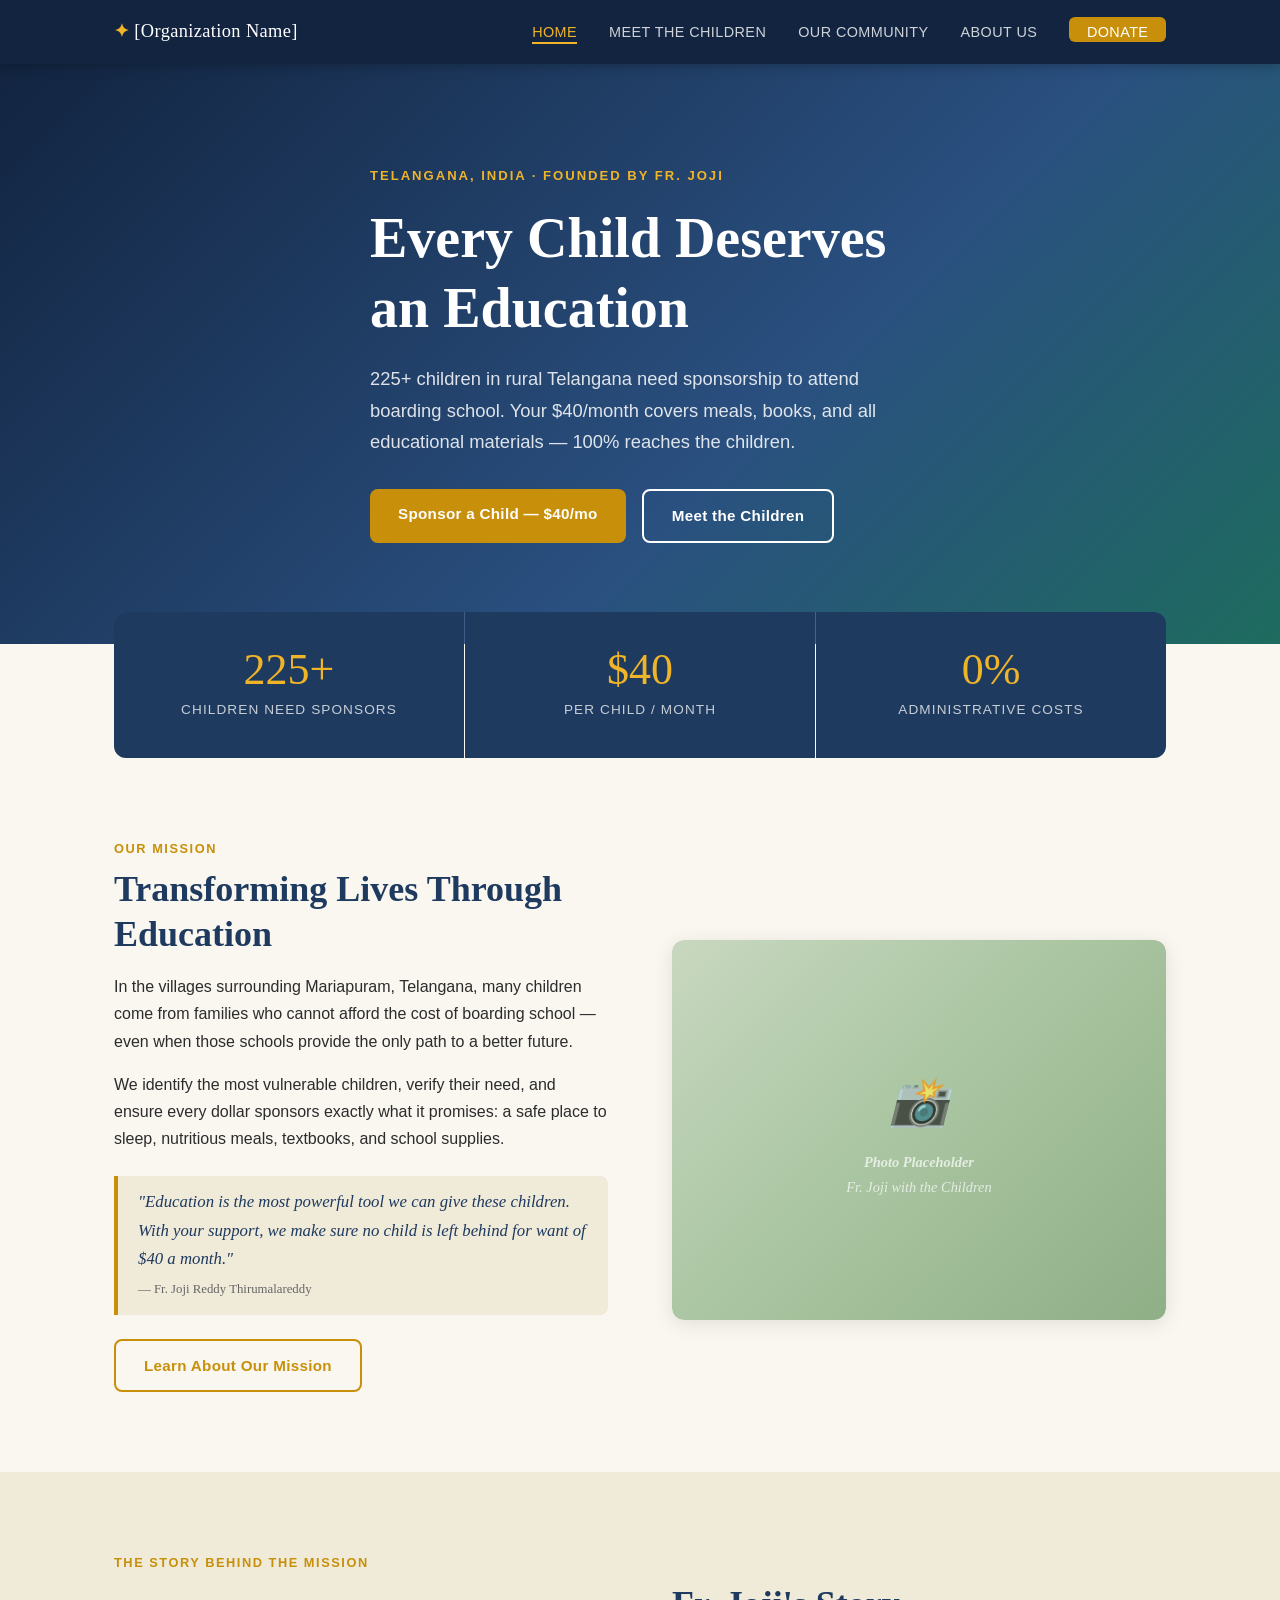
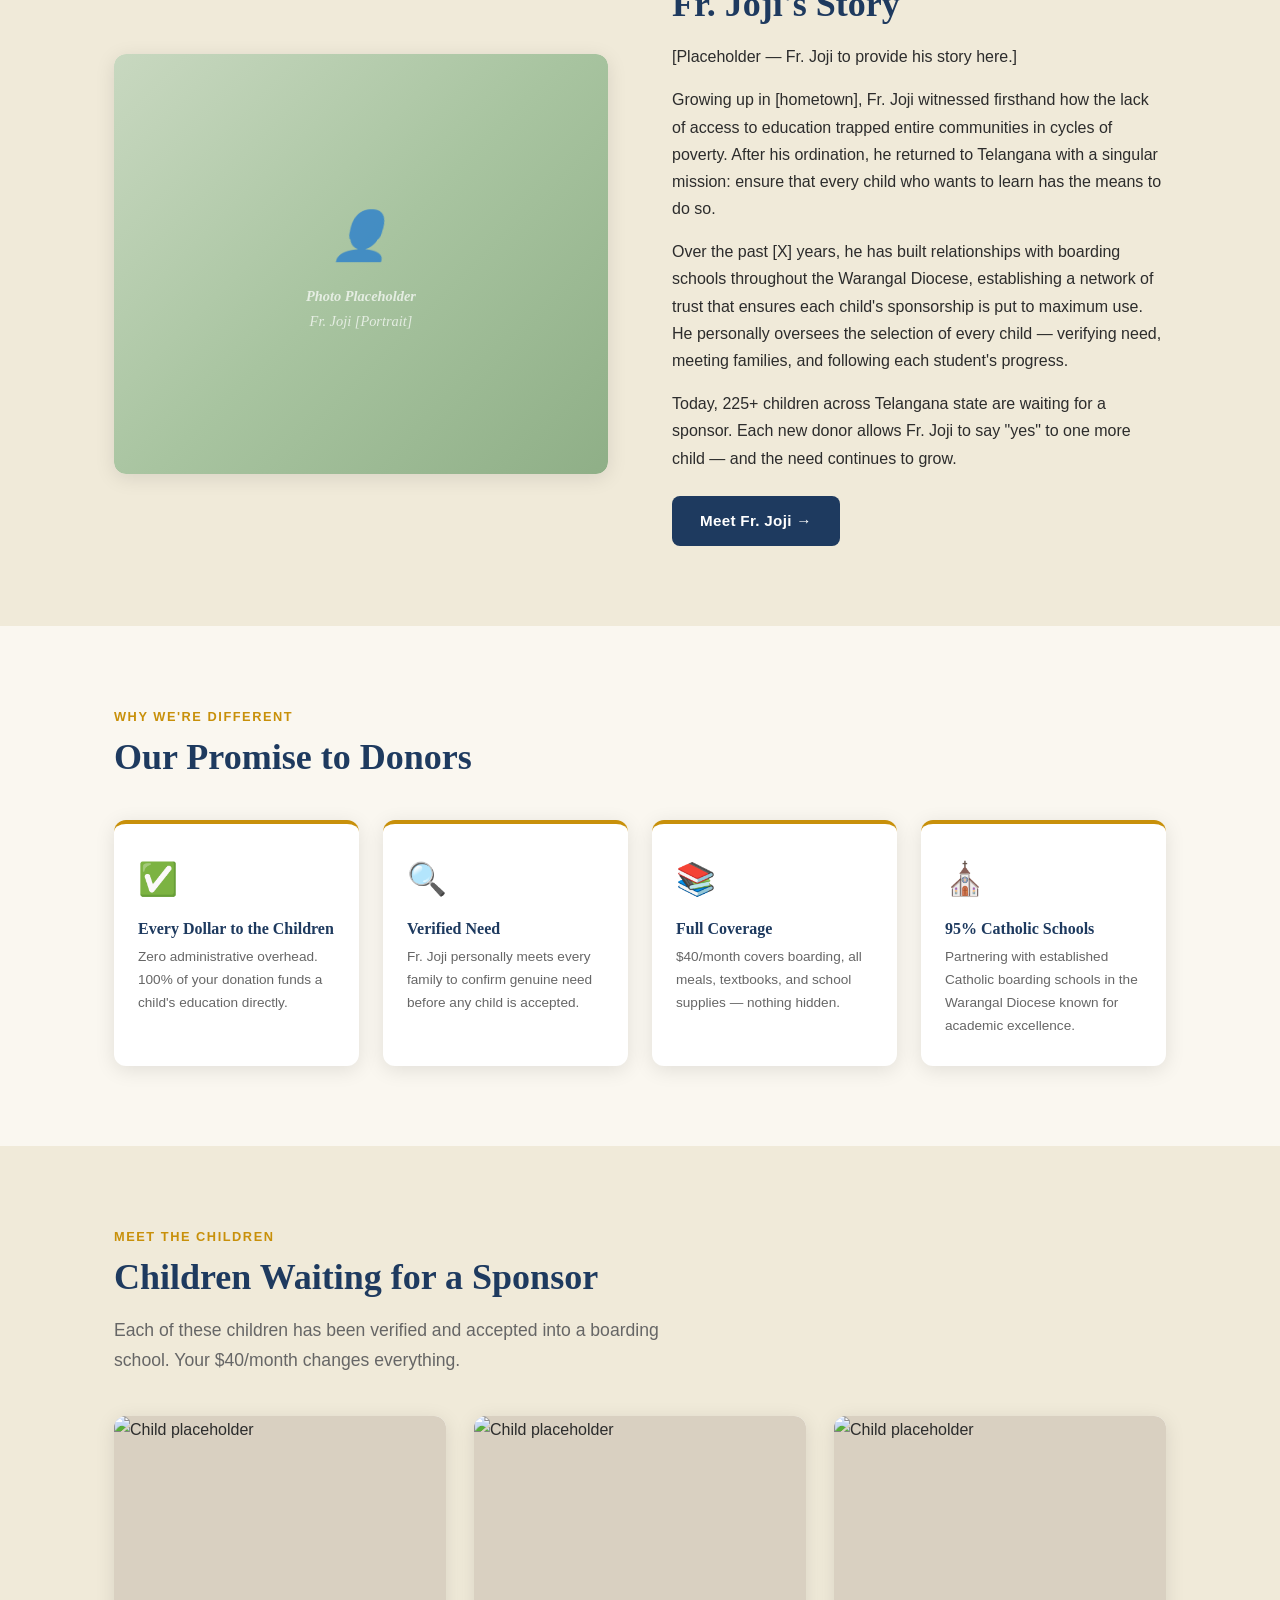
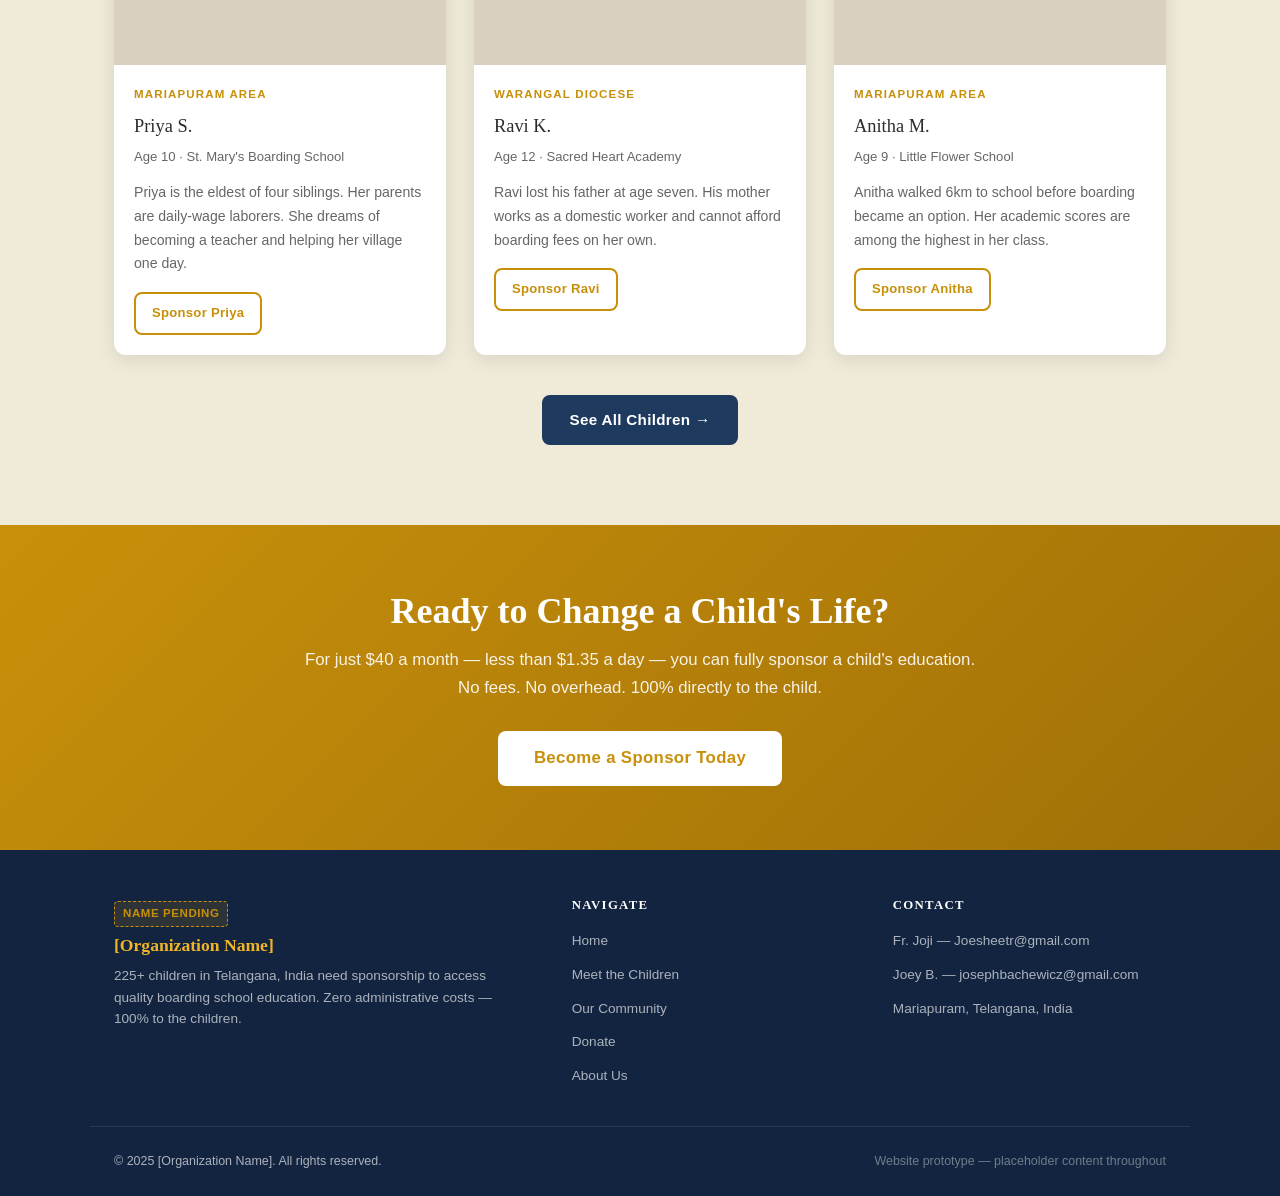
==== commit e43d2a82: "Add real contact info: Fr. Joji Reddy Thirumalareddy, Joseph Bachewicz" ====
--- a/index.html
+++ b/index.html
@@ -80,7 +80,7 @@
         <p>We identify the most vulnerable children, verify their need, and ensure every dollar sponsors exactly what it promises: a safe place to sleep, nutritious meals, textbooks, and school supplies.</p>
         <blockquote class="pullquote">
           "Education is the most powerful tool we can give these children. With your support, we make sure no child is left behind for want of $40 a month."
-          <br><cite style="font-size:0.8rem; color: var(--text-light); font-style:normal;">— Fr. Joji [Last Name Placeholder]</cite>
+          <br><cite style="font-size:0.8rem; color: var(--text-light); font-style:normal;">— Fr. Joji Reddy Thirumalareddy</cite>
         </blockquote>
         <a href="community.html" class="btn btn-outline">Learn About Our Mission</a>
       </div>
@@ -241,8 +241,8 @@
     <div class="footer-col">
       <h4>Contact</h4>
       <ul>
-        <li><a href="#">Fr. Joji — [email placeholder]</a></li>
-        <li><a href="#">Joey B. — [email placeholder]</a></li>
+        <li><a href="#">Fr. Joji — Joesheetr@gmail.com</a></li>
+        <li><a href="#">Joey B. — josephbachewicz@gmail.com</a></li>
         <li><a href="#">Mariapuram, Telangana, India</a></li>
       </ul>
     </div>
